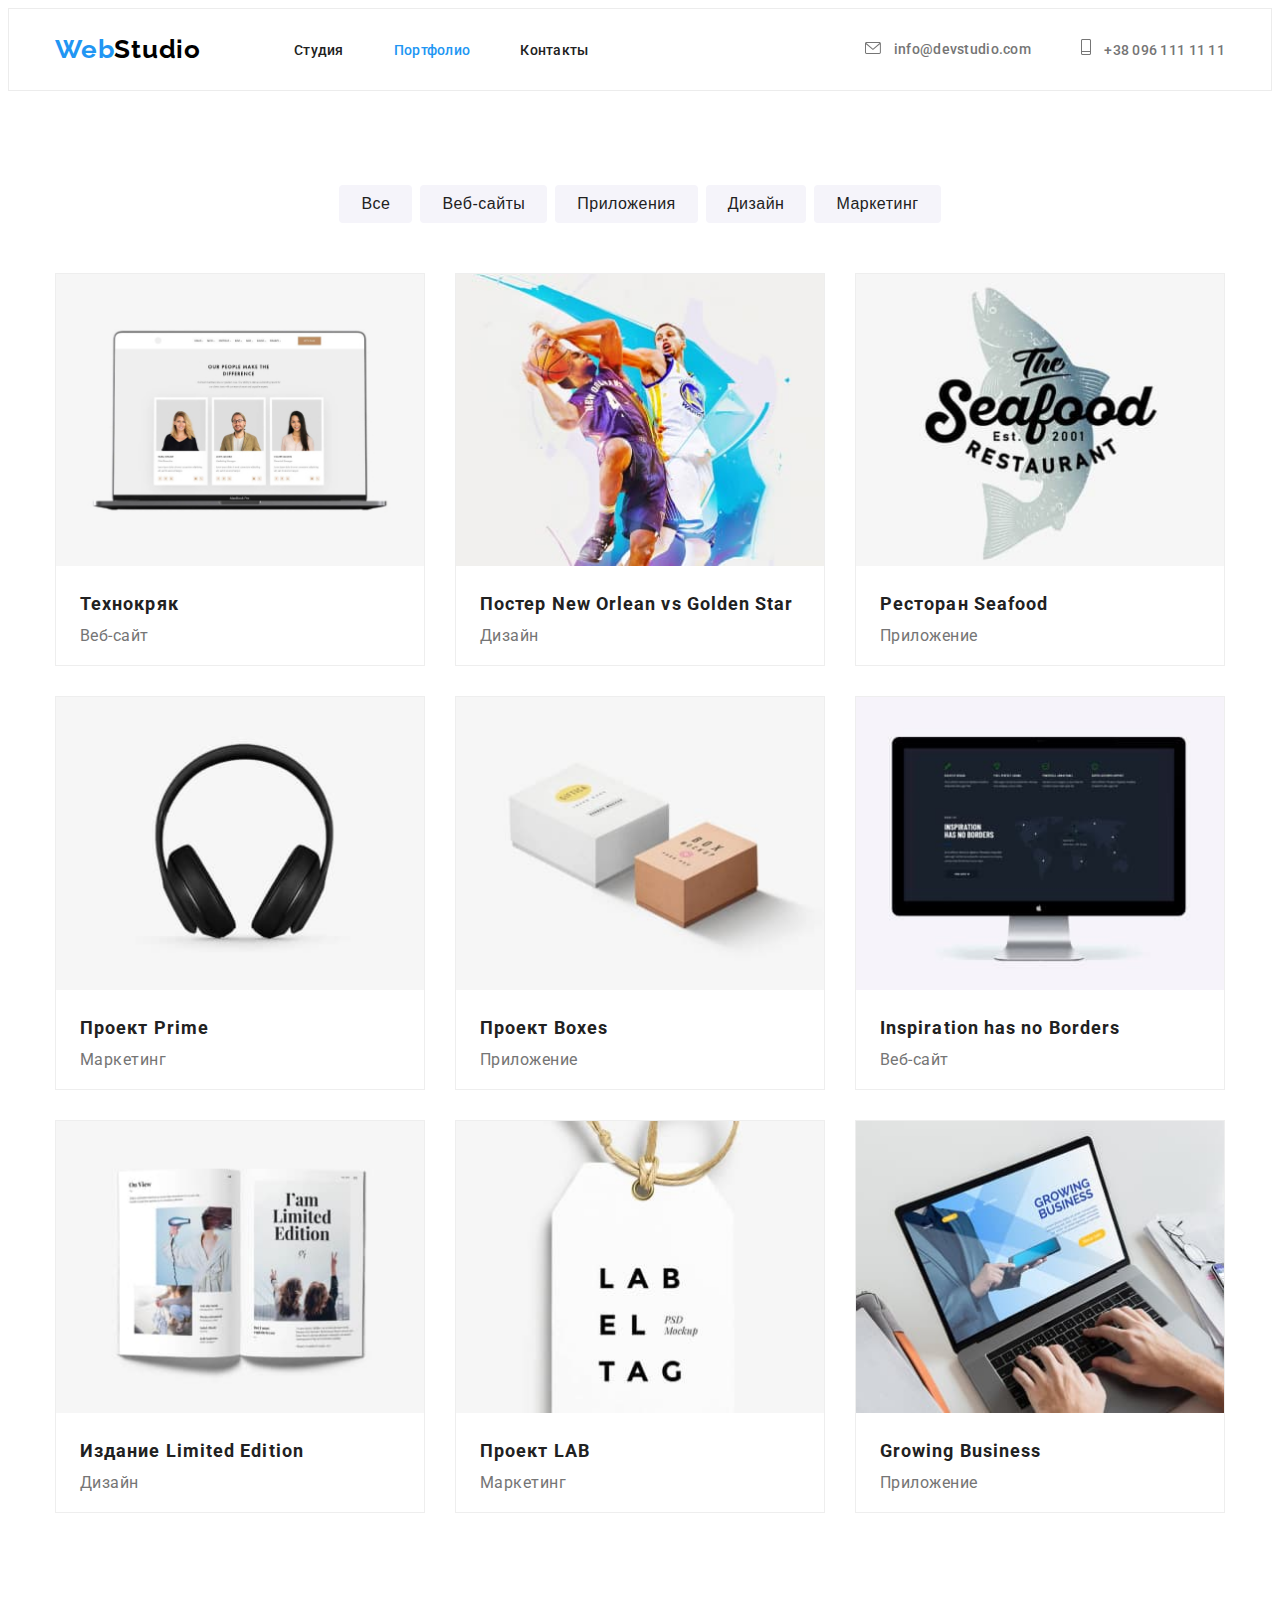
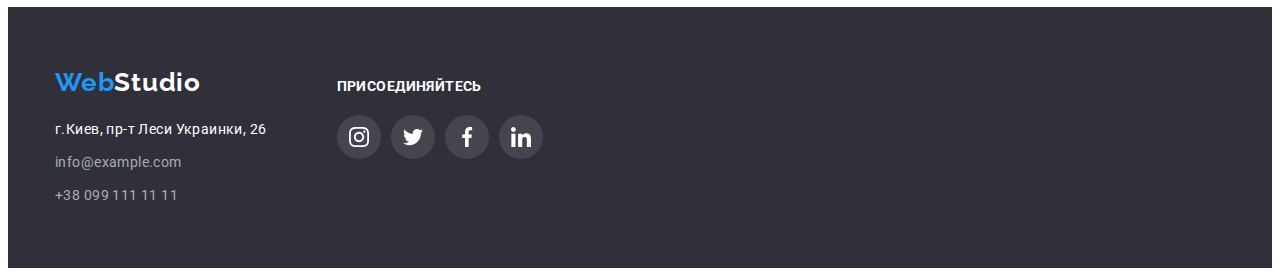
==== portfolio.html @ f68035be "clone" ====
<!DOCTYPE html>
<html lang="en">
<head>
    <meta charset="UTF-8">
    <meta http-equiv="X-UA-Compatible" content="IE=edge">
    <meta name="viewport" content="width=device-width, initial-scale=1.0"> 
    <link rel="preconnect" href="https://fonts.googleapis.com">
    <link rel="preconnect" href="https://fonts.gstatic.com" crossorigin>
    <link href="https://fonts.googleapis.com/css2?family=Raleway:wght@700&family=Roboto:wght@400;500;700;900&display=swap" rel="stylesheet">
    <title>Document</title>
    <link rel="stylesheet" href="https://cdnjs.cloudflare.com/ajax/libs/modern-normalize/1.1.0/modern-normalize.min.css" integrity="sha512-wpPYUAdjBVSE4KJnH1VR1HeZfpl1ub8YT/NKx4PuQ5NmX2tKuGu6U/JRp5y+Y8XG2tV+wKQpNHVUX03MfMFn9Q==" crossorigin="anonymous" referrerpolicy="no-referrer" />
    <link rel="stylesheet" href="./css/styles.css">

</head>
<body>
    <!--Шапка-->
    <header class="header">
        <div class="container">
            <nav class="header-nav">
        <a href="./index.html" class="logo">Web<span class="logotype">Studio</span></a>
        <ul class="site-nav list">
            <li class="nav-list"><a href="./index.html" class="nav link">Студия</a></li>
            <li class="nav-list"><a href="./portfolio.html" class="nav link current">Портфолио</a></li>
            <li class="nav-list"><a href="" class="nav link">Контакты</a></li>
        </ul>
         </nav>
         <ul class="contact list">
             <li><a href="mailto:info@devstudio.com" class="mail contact-link"> 
                    <svg class="contact-soc-icon" width="16px" height="12px" >
                        <use href="./images/icons.svg#icon-envelope"></use>
                    </svg> info@devstudio.com</a></li>
             <li><a href="tel:+380961111111" class="number contact-link"> <svg class="contact-soc-icon" width="10px" height="16px" >
                <use href="./images/icons.svg#icon-Vector"></use>
            </svg> +38 096 111 11 11</a></li>
         </ul>
        </div>
    </header>
    <!--Мейн-->
    <main>
        <section class="subject">
            <div class="container">
        <ul class="list btn">
        <li class="every-btn"><button type="button" class="subject-button">Все</button></li>
        <li class="every-btn"><button type="button" class="subject-button">Веб-сайты</button></li>
        <li class="every-btn"><button type="button" class="subject-button">Приложения</button></li>
        <li class="every-btn"><button type="button" class="subject-button">Дизайн</button></li>
        <li class="every-btn"><button type="button" class="subject-button">Маркетинг</button></li>
        </ul>

        <ul class="list decoration">
            <li class="project-name">
                <img src="./images/img8.jpg" alt="фото-8" width="370" height="294">
                    <div class="project-title">
                    <h3 class="subject-desk"> Технокряк </h3> <p class="section-content">Веб-сайт</p>
                </div>
            </li>
            <li class="project-name">
                <img src="./images/img9.jpg" alt="фото-9" width="370" height="294"> 
                    <div class="project-title">
                    <h3 class="subject-desk"> Постер New Orlean vs Golden Star </h3> <p class="section-content">Дизайн</p> 
                </div>
            </li>
            <li class="project-name">
                <img src="./images/img10.jpg" alt="фото-10" width="370" height="294"> 
                <div class="project-title">
                    <h3 class="subject-desk"> Ресторан Seafood </h3> <p class="section-content">Приложение</p>  
                </div>
            </li>
            <li class="project-name">
                <img src="./images/img16.jpg" alt="фото-11" width="370" height="294"> 
                <div class="project-title">
                    <h3 class="subject-desk"> Проект Prime </h3> <p class="section-content">Маркетинг</p>   
                </div>
            </li>
            <li class="project-name">
                <img src="./images/img11.jpg" alt="фото-12" width="370" height="294"> 
                <div class="project-title">
                    <h3 class="subject-desk"> Проект Boxes </h3> <p class="section-content">Приложение</p>  
                </div>
            </li>
            <li class="project-name">
                <img src="./images/img12.jpg" alt="фото-13" width="370" height="294"> 
                <div class="project-title">
                    <h3 class="subject-desk"> Inspiration has no Borders </h3> <p class="section-content">Веб-сайт</p>  
                </div>
            </li>
            <li class="project-name">
                <img src="./images/img13.jpg" alt="фото-14" width="370" height="294"> 
                <div class="project-title">
                    <h3 class="subject-desk"> Издание Limited Edition </h3> <p class="section-content">Дизайн</p>  
                </div>
            </li>
            <li class="project-name">
                <img src="./images/img14.jpg" alt="фото-15" width="370" height="294"> 
                <div class="project-title">
                    <h3 class="subject-desk"> Проект LAB </h3> <p class="section-content">Маркетинг</p>   
                </div>
            </li>
            <li class="project-name">
                <img src="./images/img15.jpg" alt="фото-7" width="370" height="294"> 
                <div class="project-title">
                    <h3 class="subject-desk"> Growing Business </h3> <p class="section-content">Приложение</p> 
                </div>
            </li>
            </ul>
            </div>
        </section>
            
    </main>
    <!--Футер-->
    <footer class="futer-icon">
        <div class="container futer-container">
        <div>
        <a href="./index.html" class="logo futer-logo">Web<span class="logo-light">Studio</span></a>
        <address class="adress-futer">
            <p class="location-futer">г.Киев, пр-т Леси Украинки, 26</p>
            <ul class="list">
                <li class="contacts-futer">
            <a href="mailto:info@example.com" class="contacts">info@example.com</a>  <br>
            </li>
            <li class="contacts-futer">
            <a href="tel:+38099111111" class="contacts">+38 099 111 11 11</a> 
            </li>
            </ul>
        </address>
    </div>
    <div class="futer-list">
        <p class="text-futer">присоединяйтесь</p>

            <ul class="futer-soc-list list">
                <li class="futer-soc-item">
                    <a href="" class="futer-soc-link link">
                        <svg class="futer-soc-icon" width="20px" height="20px" >
                            <use href="./images/icons.svg#icon-instagram"></use>
                        </svg>
                    </a>
                </li>
                <li class="futer-soc-item">
                    <a href="" class="futer-soc-link link">
                        <svg class="futer-soc-icon" width="20px" height="20px" >
                            <use href="./images/icons.svg#icon-twitter"></use>
                        </svg>
                    </a>
                </li>
                <li class="futer-soc-item">
                    <a href="" class="futer-soc-link link">
                        <svg class="futer-soc-icon" width="20px" height="20px" >
                            <use href="./images/icons.svg#icon-facebook"></use>
                        </svg>
                    </a>
                </li>
                <li class="futer-soc-item">
                    <a href="" class="futer-soc-link link">
                        <svg class="futer-soc-icon" width="20px" height="20px" >
                            <use href="./images/icons.svg#icon-linkedin"></use>
                        </svg>
                    </a>
                </li>
                </ul>
            </div>
        </div>


    </footer>
</body>
</html>
---- css/styles.css ----
:root {
    --primary-text-color: #757575;
    --title-text-color: #000000;
    --accent-color: #2196F3;
    --header-color: #212121;
    --background-white-color: #FFFFFF;
    --backgroubd-color: #2F303A;
    --portfolio-background-buttom: #F5F4FA;
    --padding-backdown: 94px;
}
* {
    box-sizing: border-box;
}
p,
h1,
h2,
h3,
h4,
h5,
h6 {
    margin: 0;
}
ul {
    margin: 0;
    padding: 0;
}
img {
    display: block;
    max-width: 100%;
    height: auto;
}

body {
    background-color: var(--background-white-color);
    color:var(--primary-text-color);
    font-family: Roboto, sans-serif;
}
.link {
    text-decoration: none;
}

.container {
    width: 1200px;
    margin: auto ;
    padding-left: 15px;
    padding-right: 15px;
    /* outline: 1px solid red; */
}

.list {
    list-style: none;
}
/* -------------- Logo -------------- */

header {
    border-width: 1px;
    border-style: solid;
    border-color: #ECECEC;
}

.logo {
color: var(--accent-color); 

font-family: Raleway, sans-serif;
font-weight: 700;
font-size: 26px;
line-height: 1.19;
letter-spacing: 0.03em;
text-decoration: none;
}

.header .logo {
margin-right: 93px;
padding-top: 25px;
padding-bottom: 25px;
}
.logotype {
    color:var(--title-text-color);
}
.contact.list {
    display: flex;
    margin-left: auto;
}

.contact .contact-link{
    color: var(--primary-text-color);
    font-weight: 500;
    font-size: 14px;
    line-height: 1.14;
    letter-spacing: 0.02em;
    text-decoration: none;
}
.contact .contact-link:hover,
.contact .contact-link:focus{
    color: var(--accent-color);
}


/* -------------- Site nav --------------  */
.site-nav .link {
    color: var(--header-color);
    font-weight: 500;
    font-size: 14px;
    line-height: 1.14;
    letter-spacing: 0.02em;
    text-decoration: none;
    
    
}

.nav {
    padding-top: 32px;
    padding-bottom: 32px;
}

.site-nav .link:hover, 
.site-nav .link:focus {
    color: var(--accent-color);
}
.site-nav .link.current {
    color: var(--accent-color);
}
.nav-list:not(:last-child) {
    margin-right: 50px;
}

.header .container {
    display: flex;
    align-items: center;
}
.number {
    padding-top: 32px;
    padding-bottom: 32px;
}

.mail {
    margin-right: 50px;
    padding-top: 32px;
    padding-bottom: 32px;
}

.site-nav {
    display: flex;
    align-items: center;
}
.header-nav {
    display: flex; 
    align-items: center;   
}

.mail.contact-link {
    color: var(--primary-text-color);
}

.contact-soc-icon {
    margin-right: 10px;
    fill: currentColor;
    
}
.contact-soc-icon:hover
.contact-soc-icon:focus {
    color: var(--accent-color);
}

/* -------------- Hero -------------- */
.hero .hero-title {
    color: var(--background-white-color);
    font-weight: 900;
    font-size: 44px;
    line-height: 1.36;
    text-align: center;
    letter-spacing: 0.06em;
    text-transform: uppercase;
}
.hero.icon,
.icon {
    background-color: var(--backgroubd-color);
    background-image: linear-gradient(rgba(47, 48, 58, 0.4),
    rgba(47, 48, 58, 0.4)), 
    url(../images/Img17.jpg);
    background-repeat: no-repeat;
    background-position: center;
    background-size: cover;
    max-width: 1600px;
    margin: 0 auto;
    padding-top: 200px;
    padding-bottom: 197px;
    text-align: center;
}
.button {
    color: var(--background-white-color);
    background-color: var(--accent-color);
    border-style: none;
    font-weight: 700;
    font-size: 16px;
    line-height: 1.88;
    display: flex;
    align-items: center;
    text-align: center;
    letter-spacing: 0.06em;

    display: inline-block;
    padding: 10px 32px;
    min-width: 200px;
    min-height: 50px;
    margin-top: 33px;
    box-shadow: 0px 4px 4px rgba(0, 0, 0, 0.15);
    border-radius: 4px;
}


/* -------------- Section -------------- */
.section .section-title {
    color: var(--header-color);
    font-weight: 700;
    font-size: 36px;
    line-height: 1.17;
    text-align: center;
    letter-spacing: 0.03em;
}


.subtitle {
    color: var(--primary-text-color);
    font-size: 14px;
    line-height: 1.71;
    letter-spacing: 0.03em;
    margin-top: 10px;
    width: 270px;
}

.section.benefits {
    padding-top: var(--padding-backdown);
}

.section.work {
    text-align: center;
    padding-top: var(--padding-backdown);
    padding-bottom: var(--padding-backdown);
}

.photo-to-occupy {
    margin-top: 50px;
}

/* -------------- Feature -------------- */
.feature-list .title {
    color: var(--header-color);
}
.title{
    font-weight: 700;
    font-size: 14px;
    line-height: 1.14;
    letter-spacing: 0.03em;
    text-transform: uppercase;

}

.title-list:not(:last-child) {
margin-right: 30px;
}

.feature-list{
    display: flex;
}

.visually-hidden {
    position: absolute;
    white-space: nowrap;
    width: 1px;
    height: 1px;
    overflow: hidden;
    border: 0;
    padding: 0;
    clip: rect(0 0 0 0);
    clip-path: inset(50%);
    margin: -1px;
}


.benefits-soc-item {
    width: 270px;
    height: 120px;
    display: flex;
    justify-content: center;
    align-items: center;
    border-radius: 4px;
    background-color: #F5F4FA;
    margin-bottom: 30px;
}

/* -------------- Team -------------- */

.our-photos {
    display: flex;
    padding-top: 50px;
}
.photo-to-occupy {
    display: flex;
}
.occopy-photo:not(:last-child){
    margin-right: 30px;
}

.name {
    color: var(--header-color);
    font-weight: 500;
    font-size: 16px;
    line-height: 1.19;
    letter-spacing: 0.03em;
    text-decoration: none;
    padding-top: 30px;
}



.profession {
    color: var(--primary-text-color);
    font-weight: 400;
    font-size: 16px;
    line-height: 1.19;
    letter-spacing: 0.03em;
    margin-top: 10px;
    margin-bottom: 16px;
}
.about-us:not(:last-child){
    margin-right: 30px;
}

.section.team {
    background-color: #F5F4FA;
    padding-top: 94px;
    padding-bottom: var(--padding-backdown);
}
.text-link {
    text-decoration: none;
    margin: 0px;
    max-width: 270px;
}
.about-us {
    background-color: var(--background-white-color);
    padding-bottom: 30px;
    max-width: 270px;
    text-align: center;

    box-shadow: 0px 1px 3px rgba(0, 0, 0, 0.12), 0px 1px 1px rgba(0, 0, 0, 0.14), 0px 2px 1px rgba(0, 0, 0, 0.2);
border-radius: 0px 0px 4px 4px;
}
.we {
    text-decoration: none;
}
.employee-soc-list {
    display: flex;
    justify-content: center;
}

.employee-soc-item {
    width: 44px;
    height: 44px;
    margin-left: 10px;
}

.employee-soc-item:first-child{
    margin-left: 0px;
}

.employee-soc-link {
    display: flex;
    width: 100%;
    height: 100%;
    border-radius: 50%;
    background-color: var(--background-white-color);
    justify-content: center;
    align-items: center;
    color: #AFB1B8;

}

.employee-soc-icon {
    fill: currentColor ; 
}

.employee-soc-link:hover, .employee-soc-link:focus{
    background-color: var(--accent-color);
    color: var(--background-white-color) ;

}
/* Customers */
.customers .section-title {
    color: var(--header-color);
    font-weight: 700;
    font-size: 36px;
    line-height: 1.17;
    text-align: center;
    letter-spacing: 0.03em;

}
.customers {

    padding-top: var(--padding-backdown);
    padding-bottom: var(--padding-backdown);
}

.customers-list {
    display: flex;
    justify-content: center;

    margin-top: 50px;

}

.customers-soc-item {
    width: 170px;
    height: 92px;
    margin-left: 30px;
}
.customers-soc-item:first-child{
    margin-left: 0px;
}

.customers-soc-link {
    display: flex;
    width: 100%;
    height: 100%;
    background-color: var(--background-white-color);
    justify-content: center;
    align-items: center;
    color: #AFB1B8;
    
    border-width: 1px;
    border-style: solid;
    border-color: #AFB1B8;
    border-radius: 4px;
}


.customers-soc-icon {
    fill: currentColor ; 
}


.customers-soc-link:hover, .customers-soc-link:focus{
    border-color: var(--accent-color);
    color: var(--accent-color) ;

}

/* Futer */
.logo-light {
    color: var(--background-white-color);
    font-family: Raleway, sans-serif;
    font-weight: 700;
    font-size: 26px;
    line-height: 1.19;
    letter-spacing: 0.03em;
}
address {
    color: var(--background-white-color);
    font-style: normal;
    font-size: 14px;
    line-height: 1.71;
    letter-spacing: 0.03em;
}
.contacts {
    color: rgba(255, 255, 255, 0.6);
    text-decoration: none;
    margin-bottom: 9px;
}

.contacts:hover,
.contacts:focus {
    color: var(--accent-color);
}

.contacts-futer {
    margin-top: 9px;
}

.futer-icon {
    background-color: var(--backgroubd-color);
    padding-top: 60px;
    padding-bottom: 60px;

}
.text-futer {
    color: var(--background-white-color);
    font-style: normal;
    font-weight: 700;
    font-size: 14px;
    line-height: 1.14;
    letter-spacing: 0.03em;
    text-transform: uppercase;
}

.adress-futer {
    margin-top: 20px;
}
.futer-container {
    display: flex;
    align-items: baseline;
}

.futer-soc-list {
    display: flex;
    margin-top: 20px;
}
.futer-soc-link {
    display: flex;
width: 100%;
height: 100%;
border-radius: 50%;
background-image:linear-gradient(rgba(255, 255, 255, 0.1), rgba(255, 255, 255, 0.1)); 
justify-content: center;
align-items: center;
color: var(--background-white-color);
}

.futer-soc-icon {
    fill: currentColor;
}

.futer-list {
    margin-left: 70px;
}
.futer-soc-item {
    width: 44px;
    height: 44px;
    margin-left: 10px;
}

.futer-soc-item:first-child{
    margin-left: 0px;
}

.futer-soc-link:hover, .futer-soc-link:focus{
    background-color: var(--accent-color);
    color: var(--background-white-color) ;

}

/* -------------- PORTFOLIO -------------- */
.subject-button {
    color: var(--header-color);
    background-color: var(--portfolio-background-buttom);
    font-weight: 500;
    font-size: 16px;
    line-height: 1.62;
    text-align: center;
    letter-spacing: 0.03em;
    padding: 6px 22px;
    border: 0px solid;
    border-radius: 4px;

}

.btn {
    display: flex;
    justify-content: center;
}

.every-btn:not(:last-child){
    margin-right: 8px;
}

.subject-button:hover,
.subject-button:focus {
    color: var(--background-white-color);
    background-color:var(--accent-color) ;
    box-shadow: 0px 3px 1px rgba(0, 0, 0, 0.1), 0px 1px 2px rgba(0, 0, 0, 0.08), 0px 2px 2px rgba(0, 0, 0, 0.12);
}

.subject-desk {
    font-weight: 700;
    font-size: 18px;
    line-height: 2;
    letter-spacing: 0.06em;
    color: var(--header-color);
}
.section-content {
    font-size: 16px;
    line-height: 1.19;
    letter-spacing: 0.03em;
    color: var(--primary-text-color);
    margin-top: 4px;
}
.list-decoration {
    text-decoration: none;
    margin: 0px;
}

.subject {
    padding-top: var(--padding-backdown);
    padding-bottom: var(--padding-backdown);
}

.decoration {
    margin-top: 50px;
}

.project-name {
    background-color: var(--background-white-color);
    width: 370px;
    border: 1px solid #EEEEEE;
}
.list.decoration {
    display: flex;
    flex-wrap: wrap;
    gap: 30px;
}

.project-title {
    padding: 20px 24px;
}
.project-name:hover,
.project-name:focus {
    border: 1px solid #EEEEEE;
box-shadow: 0px 1px 1px rgba(0, 0, 0, 0.12), 0px 4px 4px rgba(0, 0, 0, 0.06), 1px 4px 6px rgba(0, 0, 0, 0.16);
}
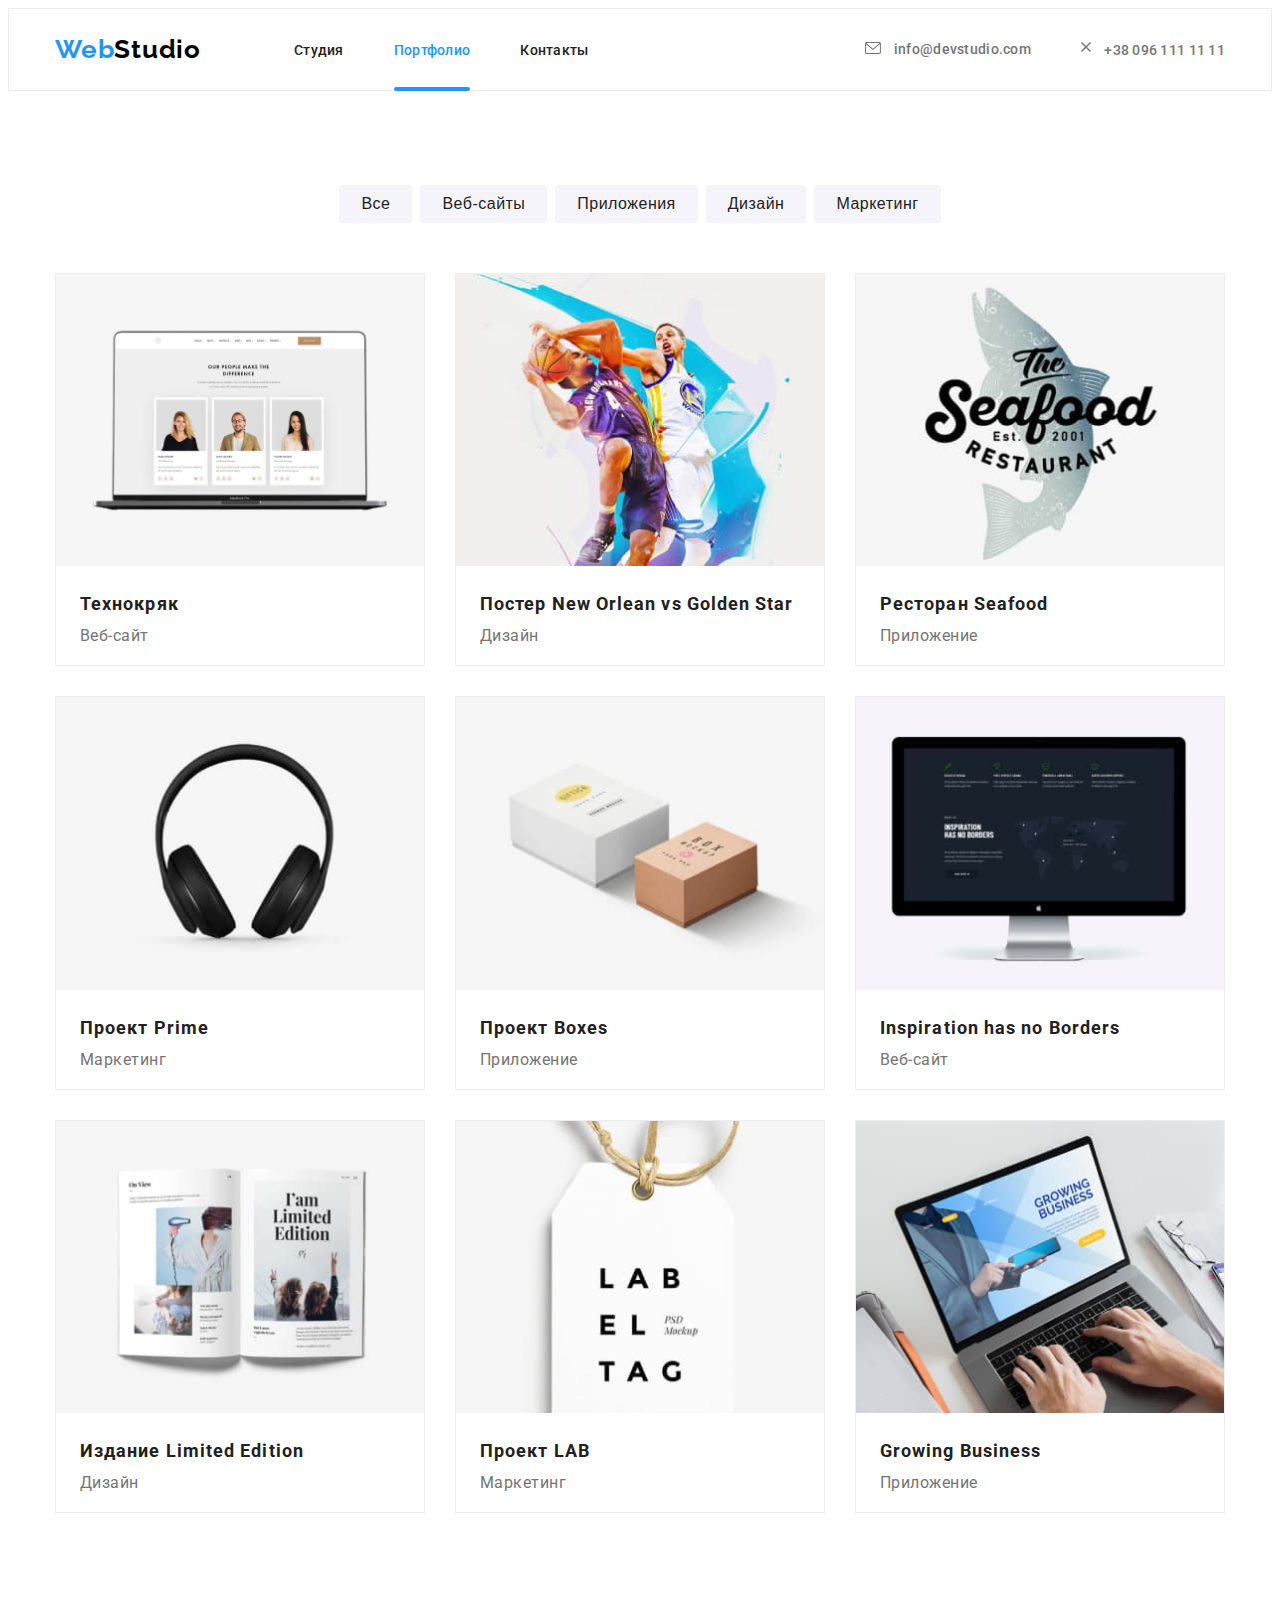
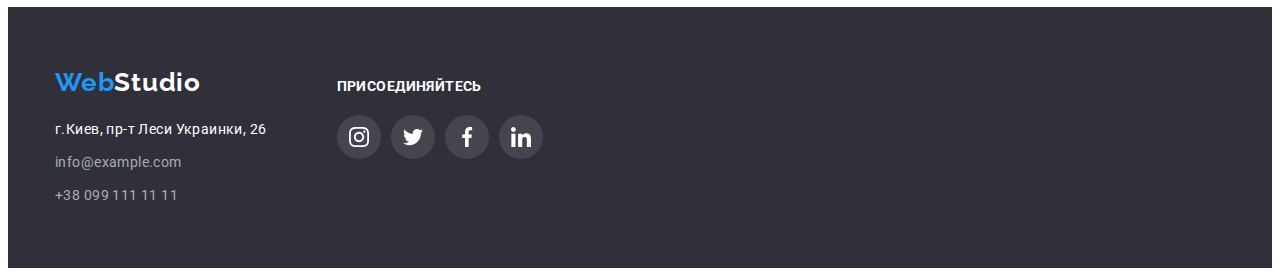
==== commit 514dd028: "done" ====
--- a/portfolio.html
+++ b/portfolio.html
@@ -49,55 +49,82 @@
 
         <ul class="list decoration">
             <li class="project-name">
+                <div class="project-wrap">
                 <img src="./images/img8.jpg" alt="фото-8" width="370" height="294">
-                    <div class="project-title">
+                <p class="project-text"> Ресурс предлагает комплексные предложения с разным уровнем функционала и сервисов. Все это позволит посетителю получить исчерпывающие сведения о компании или частном лице. </p>
+            </div>
+                <div class="project-title">
                     <h3 class="subject-desk"> Технокряк </h3> <p class="section-content">Веб-сайт</p>
                 </div>
             </li>
             <li class="project-name">
+                <div class="project-wrap">
                 <img src="./images/img9.jpg" alt="фото-9" width="370" height="294"> 
-                    <div class="project-title">
+                <p class="project-text"> Ресурс предлагает комплексные предложения с разным уровнем функционала и сервисов. Все это позволит посетителю получить исчерпывающие сведения о компании или частном лице. </p>
+                </div>
+                <div class="project-title">
                     <h3 class="subject-desk"> Постер New Orlean vs Golden Star </h3> <p class="section-content">Дизайн</p> 
                 </div>
             </li>
             <li class="project-name">
+                <div class="project-wrap">
                 <img src="./images/img10.jpg" alt="фото-10" width="370" height="294"> 
+                <p class="project-text"> Ресурс предлагает комплексные предложения с разным уровнем функционала и сервисов. Все это позволит посетителю получить исчерпывающие сведения о компании или частном лице. </p>
+                </div>
                 <div class="project-title">
                     <h3 class="subject-desk"> Ресторан Seafood </h3> <p class="section-content">Приложение</p>  
                 </div>
             </li>
             <li class="project-name">
+                <div class="project-wrap">
                 <img src="./images/img16.jpg" alt="фото-11" width="370" height="294"> 
+                <p class="project-text"> Ресурс предлагает комплексные предложения с разным уровнем функционала и сервисов. Все это позволит посетителю получить исчерпывающие сведения о компании или частном лице. </p>
+                </div>
                 <div class="project-title">
                     <h3 class="subject-desk"> Проект Prime </h3> <p class="section-content">Маркетинг</p>   
                 </div>
             </li>
             <li class="project-name">
+                <div class="project-wrap">
                 <img src="./images/img11.jpg" alt="фото-12" width="370" height="294"> 
+                <p class="project-text"> Ресурс предлагает комплексные предложения с разным уровнем функционала и сервисов. Все это позволит посетителю получить исчерпывающие сведения о компании или частном лице. </p>
+                </div>
                 <div class="project-title">
                     <h3 class="subject-desk"> Проект Boxes </h3> <p class="section-content">Приложение</p>  
                 </div>
             </li>
             <li class="project-name">
+                <div class="project-wrap">
                 <img src="./images/img12.jpg" alt="фото-13" width="370" height="294"> 
+                <p class="project-text"> Ресурс предлагает комплексные предложения с разным уровнем функционала и сервисов. Все это позволит посетителю получить исчерпывающие сведения о компании или частном лице. </p>
+                </div>
                 <div class="project-title">
                     <h3 class="subject-desk"> Inspiration has no Borders </h3> <p class="section-content">Веб-сайт</p>  
                 </div>
             </li>
             <li class="project-name">
+                <div class="project-wrap">
                 <img src="./images/img13.jpg" alt="фото-14" width="370" height="294"> 
+                <p class="project-text"> Ресурс предлагает комплексные предложения с разным уровнем функционала и сервисов. Все это позволит посетителю получить исчерпывающие сведения о компании или частном лице. </p>
+                </div>
                 <div class="project-title">
                     <h3 class="subject-desk"> Издание Limited Edition </h3> <p class="section-content">Дизайн</p>  
                 </div>
             </li>
             <li class="project-name">
+                <div class="project-wrap">
                 <img src="./images/img14.jpg" alt="фото-15" width="370" height="294"> 
+                <p class="project-text"> Ресурс предлагает комплексные предложения с разным уровнем функционала и сервисов. Все это позволит посетителю получить исчерпывающие сведения о компании или частном лице. </p>
+                </div>
                 <div class="project-title">
                     <h3 class="subject-desk"> Проект LAB </h3> <p class="section-content">Маркетинг</p>   
                 </div>
             </li>
             <li class="project-name">
+                <div class="project-wrap">
                 <img src="./images/img15.jpg" alt="фото-7" width="370" height="294"> 
+                <p class="project-text"> Ресурс предлагает комплексные предложения с разным уровнем функционала и сервисов. Все это позволит посетителю получить исчерпывающие сведения о компании или частном лице. </p>
+                </div>
                 <div class="project-title">
                     <h3 class="subject-desk"> Growing Business </h3> <p class="section-content">Приложение</p> 
                 </div>
--- a/css/styles.css
+++ b/css/styles.css
@@ -89,6 +89,10 @@
     line-height: 1.14;
     letter-spacing: 0.02em;
     text-decoration: none;
+
+    transition: color 250ms linear, transform 250ms cubic-bezier(0.4, 0, 0.2, 1);
+    
+
 }
 .contact .contact-link:hover,
 .contact .contact-link:focus{
@@ -111,6 +115,12 @@
 .nav {
     padding-top: 32px;
     padding-bottom: 32px;
+    position: relative;
+}
+
+.site-nav .link {
+    transition: color 250ms linear, transform 250ms cubic-bezier(0.4, 0, 0.2, 1);
+    
 }
 
 .site-nav .link:hover, 
@@ -139,9 +149,11 @@
     padding-bottom: 32px;
 }
 
+
 .site-nav {
     display: flex;
     align-items: center;
+    
 }
 .header-nav {
     display: flex; 
@@ -156,10 +168,26 @@
     margin-right: 10px;
     fill: currentColor;
     
+    transition: color 250ms linear, transform 250ms cubic-bezier(0.4, 0, 0.2, 1);
+    
 }
 .contact-soc-icon:hover
 .contact-soc-icon:focus {
     color: var(--accent-color);
+}
+
+.current::after {
+    content:"";
+    position: absolute;
+    bottom: -1px;
+
+    display: block;
+    width: 100%;
+    height: 4px;
+
+    border-radius: 4px;
+    background-color: var(--accent-color);
+    filter: drop-shadow(0px 4px 4px rgba(0, 0, 0, 0,25));
 }
 
 /* -------------- Hero -------------- */
@@ -207,7 +235,49 @@
     box-shadow: 0px 4px 4px rgba(0, 0, 0, 0.15);
     border-radius: 4px;
 }
-
+.is-hidden {
+    visibility: hidden;
+    opacity: 0;
+    pointer-events: none;
+}
+
+.backdrop {
+    position: fixed;
+    top: 0;
+    left: 0;
+    width: 100%;
+    height: 100%;
+    background-color: rgba(0, 0, 0, 0.2);
+    transition: opacity 300ms linear, visibility 300ms linear;
+}
+.modal {
+    position: absolute;
+    top: 50%;
+    left: 50%;
+    transform: translate(-50%, -50%) scale(1);
+    width: 530px;
+    min-height: 580px;
+    background-color: var(--background-white-color);
+    border-radius: 4px;
+    transition: transform 300ms linear;
+}
+.backdrop.is-hidden .modal {
+    transform: translate(-50%, -50%) scale(0);
+}
+
+.modal-close-btn {
+    position: absolute;
+    top: 8px;
+    right: 8px;
+    width: 30px;
+    height: 30px;
+    border: 1px solid rgba(0, 0, 0, 0.1);
+    border-radius: 50%;
+    background-color: transparent;
+    display: flex;
+    align-items: center;
+    justify-content: center;
+}
 
 /* -------------- Section -------------- */
 .section .section-title {
@@ -242,8 +312,28 @@
 .photo-to-occupy {
     margin-top: 50px;
 }
+.work-photo {
+    position: relative;
+}
+
+.occopy-text {
+    position: absolute;
+    
+    top: 224px;
+    font-weight: 700;
+    font-size: 14px;
+    line-height: 1.14;
+    color: var(--background-white-color) ;
+    background-color: rgba(47, 48, 58, 0.8);;
+    letter-spacing: 0.03em;
+    text-transform: uppercase;
+    width: 100%;
+    min-height: 70px;
+    padding-top: 24px;
+}
 
 /* -------------- Feature -------------- */
+
 .feature-list .title {
     color: var(--header-color);
 }
@@ -312,8 +402,6 @@
     padding-top: 30px;
 }
 
-
-
 .profession {
     color: var(--primary-text-color);
     font-weight: 400;
@@ -373,11 +461,14 @@
     justify-content: center;
     align-items: center;
     color: #AFB1B8;
-
+    transition: color 250ms linear, background-color 250ms linear,
+    transform 250ms cubic-bezier(0.4, 0, 0.2, 1);
+    
 }
 
 .employee-soc-icon {
     fill: currentColor ; 
+    
 }
 
 .employee-soc-link:hover, .employee-soc-link:focus{
@@ -431,13 +522,16 @@
     border-style: solid;
     border-color: #AFB1B8;
     border-radius: 4px;
+
+    transition: color 250ms linear, border-color 250ms linear,
+    transform 250ms cubic-bezier(0.4, 0, 0.2, 1);
+    
 }
 
 
 .customers-soc-icon {
     fill: currentColor ; 
 }
-
 
 .customers-soc-link:hover, .customers-soc-link:focus{
     border-color: var(--accent-color);
@@ -465,6 +559,8 @@
     color: rgba(255, 255, 255, 0.6);
     text-decoration: none;
     margin-bottom: 9px;
+    transition: color 250ms linear, transform 250ms cubic-bezier(0.4, 0, 0.2, 1);
+    
 }
 
 .contacts:hover,
@@ -513,6 +609,10 @@
 justify-content: center;
 align-items: center;
 color: var(--background-white-color);
+transition: background-color 250ms linear,
+    color 250ms linear, 
+    transform 250ms cubic-bezier(0.4, 0, 0.2, 1);
+    
 }
 
 .futer-soc-icon {
@@ -526,6 +626,7 @@
     width: 44px;
     height: 44px;
     margin-left: 10px;
+    
 }
 
 .futer-soc-item:first-child{
@@ -550,7 +651,10 @@
     padding: 6px 22px;
     border: 0px solid;
     border-radius: 4px;
-
+    transition: color 250ms linear, 
+    box-shadow 250ms linear,
+    background-color 250ms linear,
+    transform 250ms cubic-bezier(0.4, 0, 0.2, 1);
 }
 
 .btn {
@@ -601,6 +705,8 @@
     background-color: var(--background-white-color);
     width: 370px;
     border: 1px solid #EEEEEE;
+    transition: border 250ms linear, box-shadow 250ms linear, transform 250ms cubic-bezier(0.4, 0, 0.2, 1);
+    
 }
 .list.decoration {
     display: flex;
@@ -616,3 +722,25 @@
     border: 1px solid #EEEEEE;
 box-shadow: 0px 1px 1px rgba(0, 0, 0, 0.12), 0px 4px 4px rgba(0, 0, 0, 0.06), 1px 4px 6px rgba(0, 0, 0, 0.16);
 }
+
+.project-name:hover .project-text {
+    transform: translateY(0); 
+    
+}
+.project-wrap{
+position: relative;
+overflow: hidden;  
+}
+
+.project-text {
+    position: absolute;
+    top: 0px;
+
+    font-size: 18px;
+    line-height: 1.6;
+    color: var(--background-white-color);
+    background-color: rgba(33, 150, 243, 0.9);
+    padding: 63px 24px;
+    transform: translateY(100%);
+    transition: transform 300ms linear;
+}